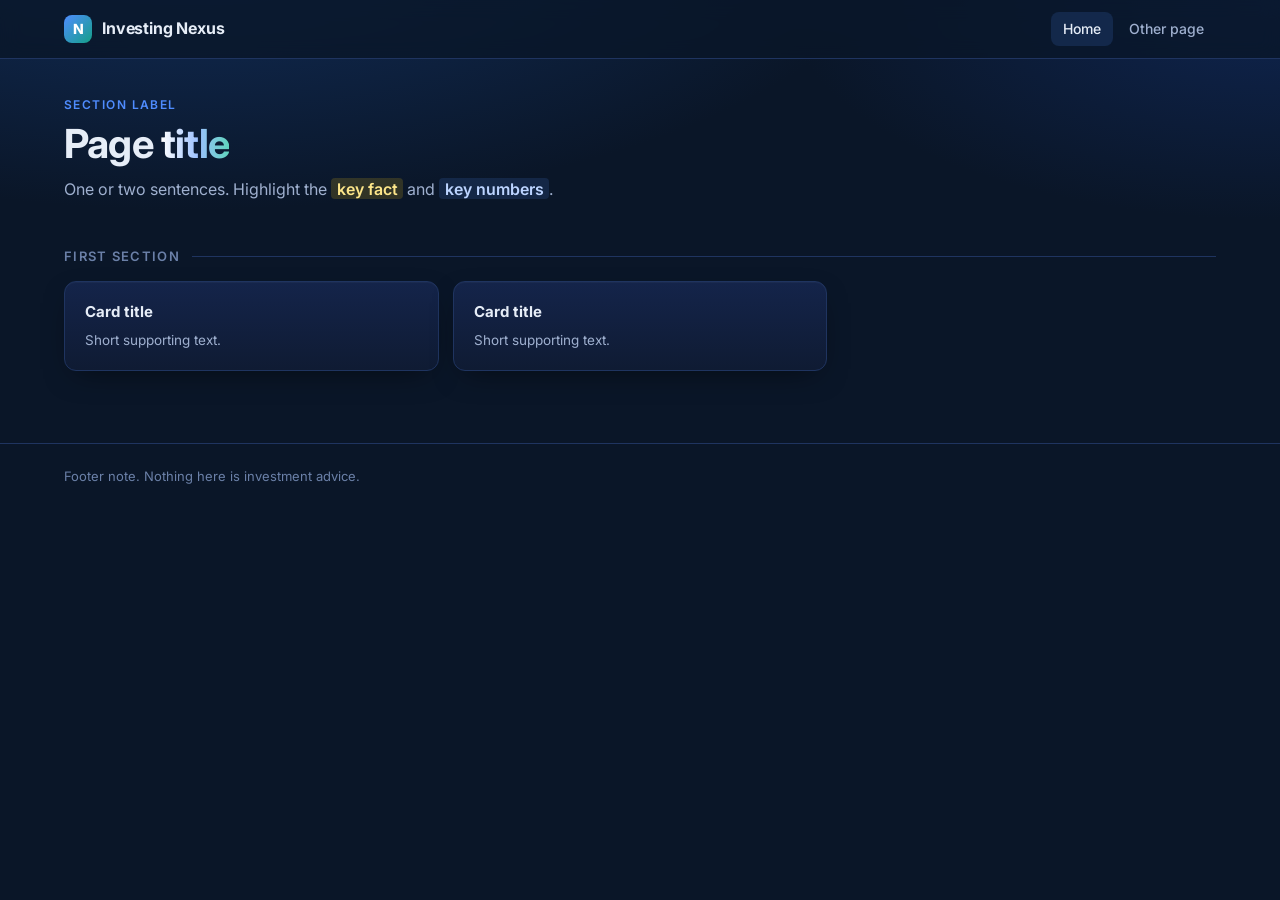
==== template.html @ cde10efe "Nexus design system: stylesheet, chart helper, agent guide, skill, gallery Co-Authored-By: Claude Op" ====
<!DOCTYPE html>
<html lang="en">
<head>
  <meta charset="utf-8">
  <meta name="viewport" content="width=device-width, initial-scale=1">
  <title>Page Title · Investing Nexus</title>
  <meta name="description" content="One sentence about this page.">
  <link rel="stylesheet" href="https://doruirimescu.github.io/nexus-design/nexus.css">
  <link rel="icon" href="https://doruirimescu.github.io/nexus-design/favicon.svg">
</head>
<body>
  <header class="topbar">
    <div class="topbar-inner">
      <a class="brand" href="index.html"><span class="brand-mark">N</span>Investing Nexus</a>
      <nav class="nav">
        <a href="index.html" class="active">Home</a>
        <a href="other.html">Other page</a>
      </nav>
    </div>
  </header>

  <main class="container">
    <div class="eyebrow">Section label</div>
    <h1>Page <span class="gradient-text">title</span></h1>
    <p class="lead">One or two sentences. Highlight the <mark>key fact</mark> and <span class="hl-accent">key numbers</span>.</p>

    <h2 class="section">First section</h2>
    <div class="card-grid">
      <div class="card"><strong>Card title</strong><span>Short supporting text.</span></div>
      <div class="card"><strong>Card title</strong><span>Short supporting text.</span></div>
    </div>
  </main>

  <footer class="footer">
    <div class="container">Footer note. Nothing here is investment advice.</div>
  </footer>
</body>
</html>
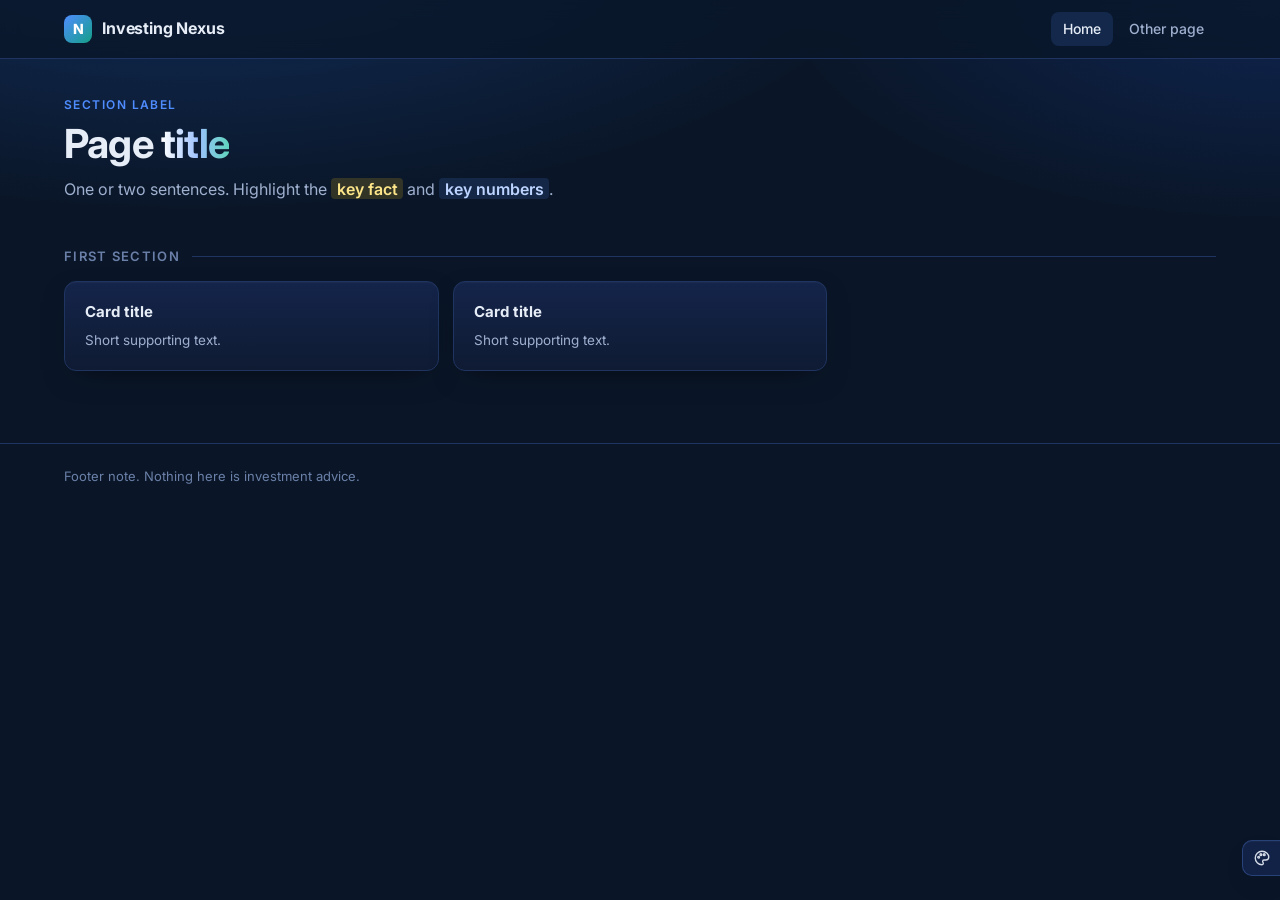
==== commit bfc8a4bd: "Add switchable themes, a theme panel and theme-aware charts Five themes (Midnight default, Graphite," ====
--- a/template.html
+++ b/template.html
@@ -6,6 +6,8 @@
   <title>Page Title · Investing Nexus</title>
   <meta name="description" content="One sentence about this page.">
   <link rel="stylesheet" href="https://doruirimescu.github.io/nexus-design/nexus.css">
+  <!-- Applies the viewer's theme before first paint and adds the theme panel. Keep it in <head>, without async/defer. -->
+  <script src="https://doruirimescu.github.io/nexus-design/nexus.js"></script>
   <link rel="icon" href="https://doruirimescu.github.io/nexus-design/favicon.svg">
 </head>
 <body>
